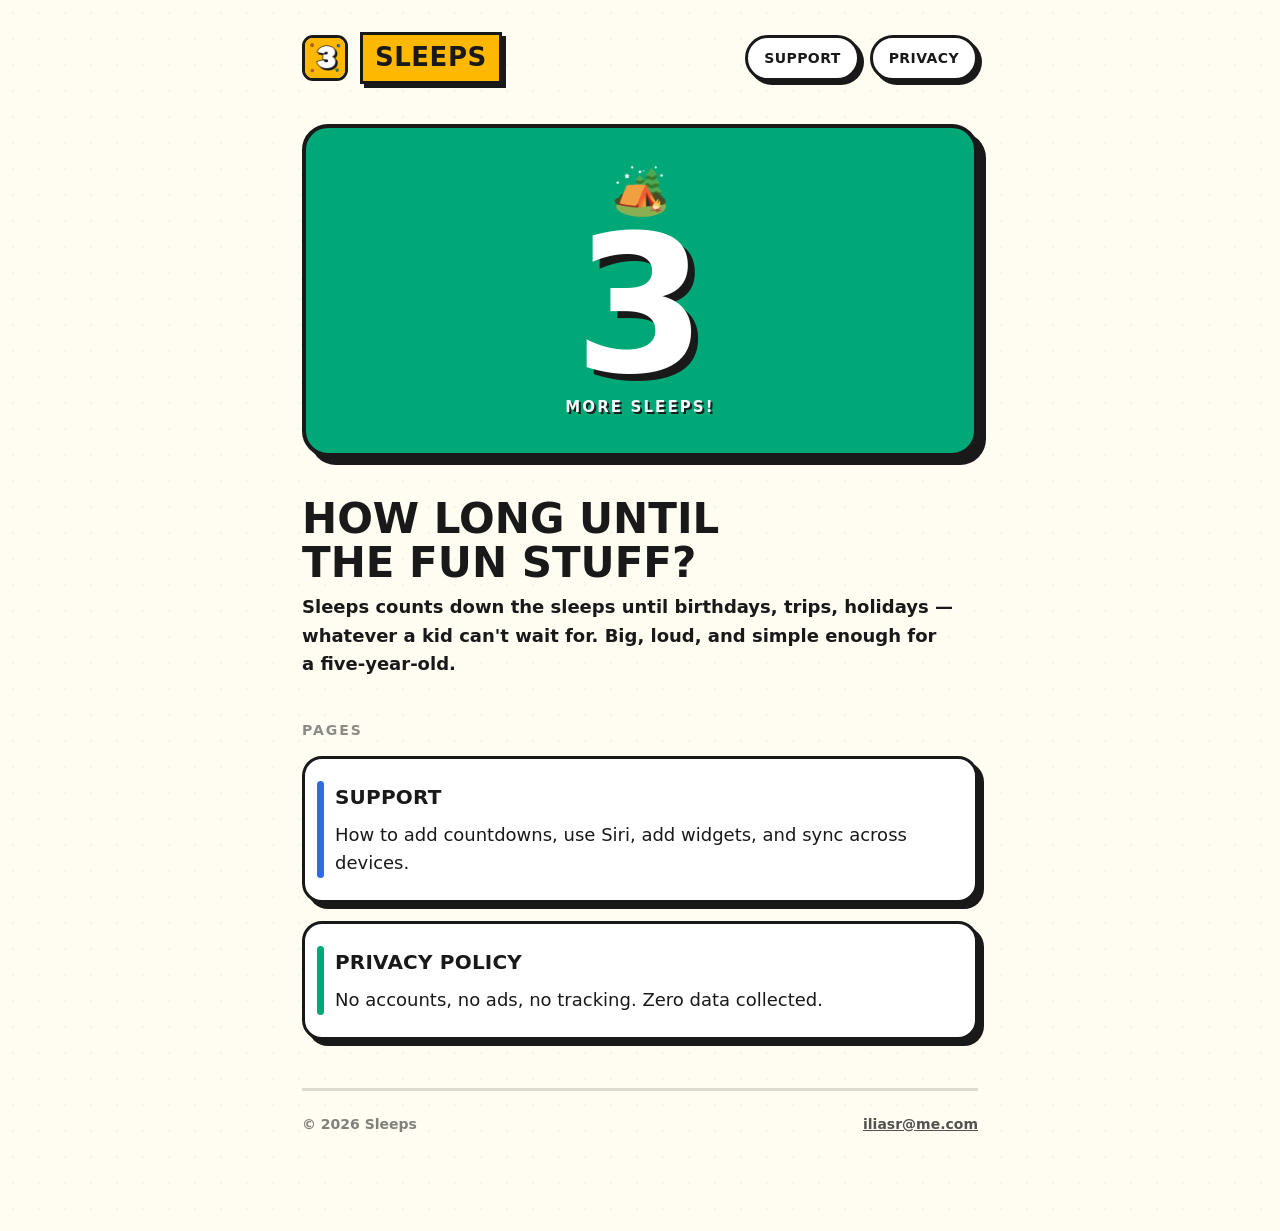
==== docs/index.html @ 74afdde5 "Add privacy + support website (GitHub Pages) and link from Settings - docs/{index,privacy,support}.h" ====
<!doctype html>
<html lang="en">
<head>
<meta charset="utf-8">
<meta name="viewport" content="width=device-width, initial-scale=1">
<title>Sleeps — a countdown app for kids</title>
<meta name="description" content="Sleeps is a countdown app for kids. How many sleeps until the fun stuff? Privacy and support for the app.">
<link rel="icon" href="icon.png">
<link rel="stylesheet" href="style.css">
</head>
<body>
<div class="wrap">

  <div class="topbar">
    <a class="brand" href="index.html">
      <img src="icon.png" alt="Sleeps app icon">
      <span class="banner">Sleeps</span>
    </a>
    <nav>
      <a class="pill" href="support.html">Support</a>
      <a class="pill" href="privacy.html">Privacy</a>
    </nav>
  </div>

  <section class="hero green">
    <div class="emoji">🏕️</div>
    <div class="hero-num">3</div>
    <div class="hero-label">more sleeps!</div>
  </section>

  <h1 style="font-weight:800;text-transform:uppercase;font-size:clamp(28px,7vw,42px);margin:0 0 8px;line-height:1.05;text-wrap:balance;">How long until the fun stuff?</h1>
  <p style="font-weight:600;max-width:52ch;margin:0 0 8px;">Sleeps counts down the sleeps until birthdays, trips, holidays — whatever a kid can't wait for. Big, loud, and simple enough for a five-year-old.</p>

  <p class="eyebrow">Pages</p>

  <a class="card tab blue" href="support.html" style="display:block;text-decoration:none;color:inherit;">
    <h2>Support</h2>
    <p style="color:var(--ink)">How to add countdowns, use Siri, add widgets, and sync across devices.</p>
  </a>

  <a class="card tab green" href="privacy.html" style="display:block;text-decoration:none;color:inherit;">
    <h2>Privacy Policy</h2>
    <p style="color:var(--ink)">No accounts, no ads, no tracking. Zero data collected.</p>
  </a>

  <footer>
    <span>© 2026 Sleeps</span>
    <span><a href="mailto:iliasr@me.com">iliasr@me.com</a></span>
  </footer>

</div>
</body>
</html>
---- docs/style.css ----
/* Sleeps — Big & Loud website styles (matches the iOS app) */

:root {
  --cream: #FFFCF2;
  --ink: #191919;
  --sun: #FFB800;
  --red: #FF4B3E;
  --blue: #2D6CDF;
  --green: #00A878;
  --pink: #FF4D8D;
  --purple: #7048E8;

  --display: "Avenir Next", "Segoe UI", system-ui, -apple-system, sans-serif;
}

* { box-sizing: border-box; }

html { -webkit-text-size-adjust: 100%; }

body {
  margin: 0;
  background: var(--cream);
  color: var(--ink);
  font-family: var(--display);
  font-weight: 500;
  line-height: 1.6;
  font-size: 18px;
  /* subtle paper dot texture, like the app's cream ground */
  background-image: radial-gradient(rgba(25, 25, 25, 0.035) 1.5px, transparent 1.6px);
  background-size: 26px 26px;
}

.wrap {
  max-width: 720px;
  margin: 0 auto;
  padding: 32px 22px 96px;
}

/* ---- top bar ---- */
.topbar {
  display: flex;
  align-items: center;
  justify-content: space-between;
  gap: 16px;
  flex-wrap: wrap;
  margin-bottom: 40px;
}

.brand {
  display: inline-flex;
  align-items: center;
  gap: 12px;
  text-decoration: none;
}
.brand img {
  width: 46px;
  height: 46px;
  border-radius: 11px;
  border: 3px solid var(--ink);
}
.brand .banner {
  font-weight: 800;
  font-size: 26px;
  letter-spacing: 0.02em;
  text-transform: uppercase;
  color: var(--ink);
  background: var(--sun);
  padding: 2px 12px;
  border: 3px solid var(--ink);
  box-shadow: 4px 4px 0 var(--ink);
}

nav { display: flex; gap: 10px; flex-wrap: wrap; }

/* ---- pill links / buttons ---- */
.pill {
  display: inline-block;
  font-weight: 800;
  font-size: 14px;
  letter-spacing: 0.03em;
  text-transform: uppercase;
  text-decoration: none;
  color: var(--ink);
  background: #fff;
  padding: 9px 16px;
  border-radius: 999px;
  border: 3px solid var(--ink);
  box-shadow: 4px 4px 0 var(--ink);
  transition: transform 0.06s ease, box-shadow 0.06s ease;
}
.pill:hover { transform: translate(2px, 2px); box-shadow: 2px 2px 0 var(--ink); }
.pill:focus-visible { outline: 4px solid var(--blue); outline-offset: 3px; }
.pill.sun { background: var(--sun); }

/* ---- hero flashcard ---- */
.hero {
  border-radius: 26px;
  border: 4px solid var(--ink);
  box-shadow: 8px 8px 0 var(--ink);
  padding: 40px 28px 34px;
  text-align: center;
  margin-bottom: 40px;
  color: #fff;
}
.hero.green { background: var(--green); }
.hero.blue  { background: var(--blue); }

.hero .emoji { font-size: 46px; line-height: 1; }
.hero-num {
  font-weight: 800;
  font-size: clamp(120px, 34vw, 190px);
  line-height: 0.9;
  color: #fff;
  text-shadow: 7px 7px 0 var(--ink);
  margin: 6px 0 4px;
}
.hero-label {
  font-weight: 800;
  text-transform: uppercase;
  letter-spacing: 0.14em;
  font-size: 15px;
  opacity: 0.95;
  text-shadow: 2px 2px 0 var(--ink);
}
.hero h1 {
  font-weight: 800;
  font-size: clamp(30px, 7vw, 44px);
  text-transform: uppercase;
  line-height: 1.05;
  margin: 0 0 10px;
  text-wrap: balance;
  text-shadow: 3px 3px 0 var(--ink);
}
.hero p { margin: 0 auto; max-width: 42ch; font-weight: 600; opacity: 0.96; }

/* ---- section eyebrow ---- */
.eyebrow {
  font-weight: 800;
  text-transform: uppercase;
  letter-spacing: 0.14em;
  font-size: 14px;
  color: rgba(25, 25, 25, 0.5);
  margin: 40px 0 14px;
}

/* ---- slab cards ---- */
.card {
  background: #fff;
  border-radius: 20px;
  border: 3px solid var(--ink);
  box-shadow: 6px 6px 0 var(--ink);
  padding: 22px 24px;
  margin-bottom: 18px;
}
.card h2 {
  font-weight: 800;
  font-size: 20px;
  text-transform: uppercase;
  margin: 0 0 8px;
  letter-spacing: 0.01em;
}
.card h3 {
  font-weight: 800;
  font-size: 17px;
  margin: 0 0 4px;
}
.card p { margin: 0 0 10px; }
.card p:last-child { margin-bottom: 0; }
.card ul { margin: 0; padding-left: 22px; }
.card li { margin: 4px 0; }
.card a { color: var(--blue); font-weight: 700; }

/* color tab down the left of a card */
.card.tab { position: relative; padding-left: 30px; }
.card.tab::before {
  content: "";
  position: absolute;
  left: 12px; top: 22px; bottom: 22px;
  width: 7px; border-radius: 4px;
  background: var(--accent, var(--sun));
}
.card.red    { --accent: var(--red); }
.card.blue   { --accent: var(--blue); }
.card.green  { --accent: var(--green); }
.card.pink   { --accent: var(--pink); }
.card.purple { --accent: var(--purple); }
.card.sun    { --accent: var(--sun); }

/* number chip for FAQ / how-to steps */
.qrow { display: flex; gap: 16px; align-items: flex-start; }
.qnum {
  flex-shrink: 0;
  width: 42px; height: 42px;
  display: flex; align-items: center; justify-content: center;
  font-weight: 800; font-size: 20px; color: var(--ink);
  background: var(--sun);
  border: 3px solid var(--ink);
  border-radius: 50%;
  box-shadow: 3px 3px 0 var(--ink);
}

/* inline "keys" for UI elements the user taps */
kbd {
  font-family: var(--display);
  font-weight: 800;
  font-size: 0.85em;
  background: var(--sun);
  border: 2px solid var(--ink);
  border-radius: 8px;
  padding: 1px 7px;
  white-space: nowrap;
}

/* callout for the big honest statement */
.callout {
  background: var(--sun);
  border: 3px solid var(--ink);
  border-radius: 20px;
  box-shadow: 6px 6px 0 var(--ink);
  padding: 20px 24px;
  font-weight: 800;
  font-size: 19px;
  margin-bottom: 18px;
}

/* mail button */
.mail {
  display: inline-block;
  font-weight: 800;
  text-transform: uppercase;
  letter-spacing: 0.03em;
  text-decoration: none;
  color: var(--ink);
  background: var(--sun);
  padding: 12px 22px;
  border-radius: 999px;
  border: 3px solid var(--ink);
  box-shadow: 5px 5px 0 var(--ink);
  transition: transform 0.06s ease, box-shadow 0.06s ease;
}
.mail:hover { transform: translate(2px, 2px); box-shadow: 3px 3px 0 var(--ink); }
.mail:focus-visible { outline: 4px solid var(--blue); outline-offset: 3px; }

footer {
  margin-top: 48px;
  padding-top: 22px;
  border-top: 3px solid rgba(25, 25, 25, 0.15);
  font-size: 14px;
  font-weight: 600;
  color: rgba(25, 25, 25, 0.55);
  display: flex;
  gap: 8px 18px;
  flex-wrap: wrap;
  align-items: center;
  justify-content: space-between;
}
footer a { color: rgba(25, 25, 25, 0.75); font-weight: 700; }

.updated { font-size: 14px; font-weight: 600; color: rgba(25,25,25,0.5); margin-top: -6px; }

@media (prefers-reduced-motion: reduce) {
  * { transition: none !important; }
}

@media (max-width: 480px) {
  body { font-size: 17px; }
  .hero { padding: 30px 18px 26px; }
  .card { padding: 20px 18px; }
  .card.tab { padding-left: 26px; }
}
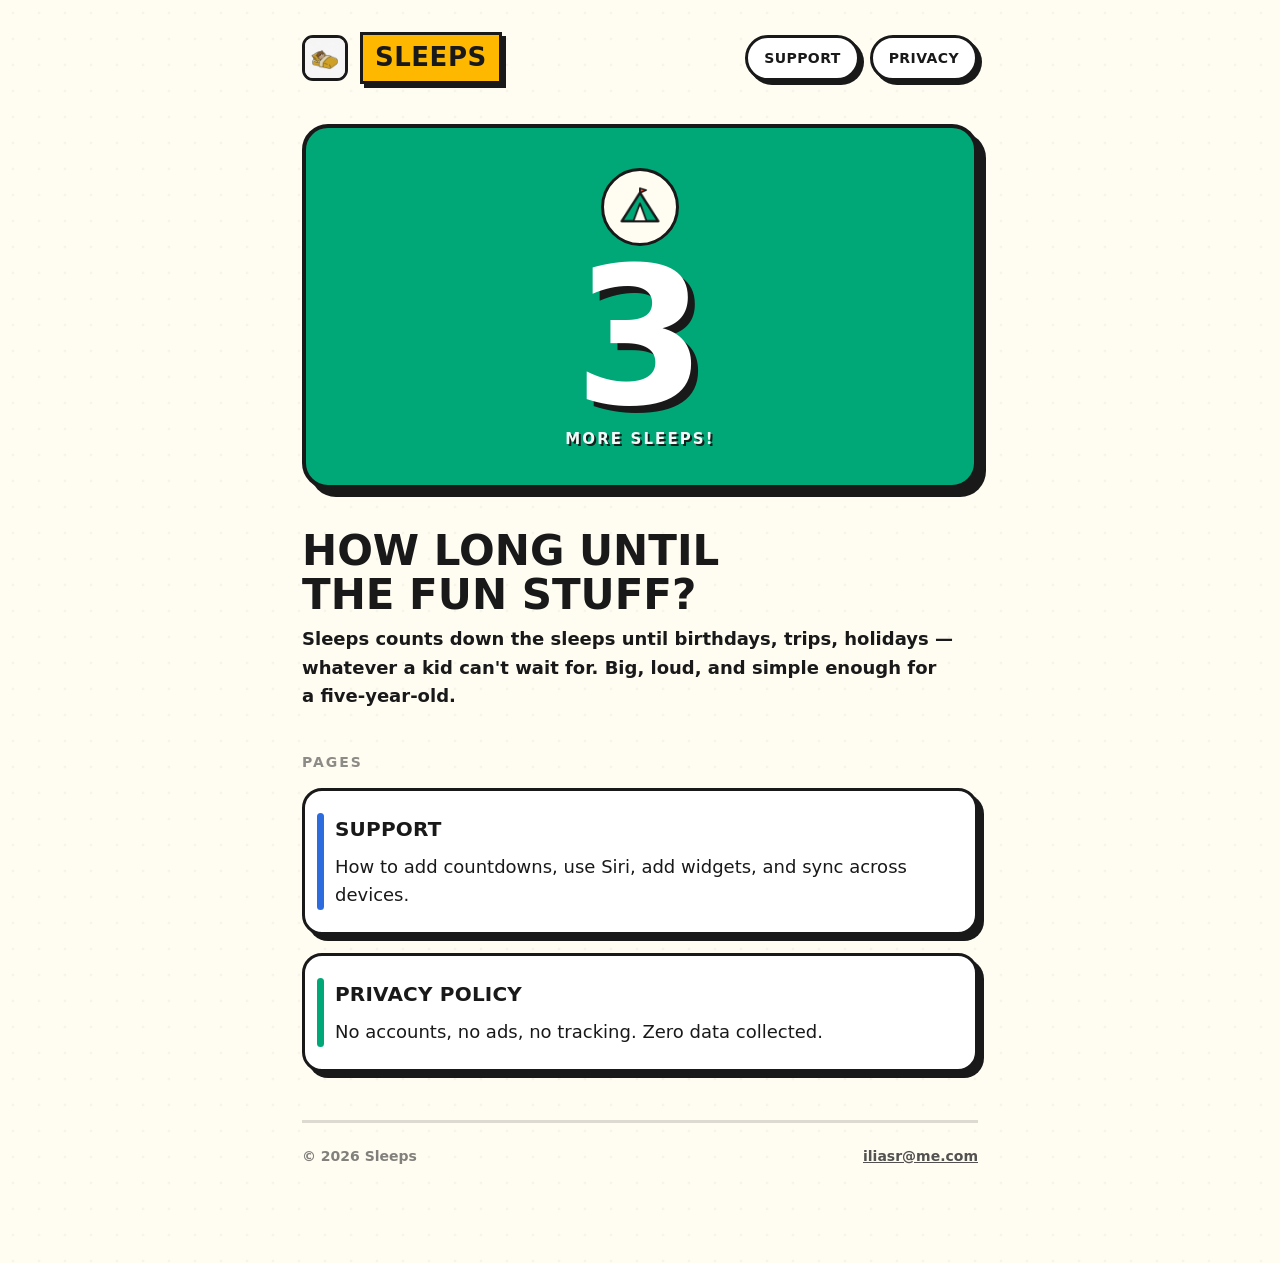
==== commit 2d093e77: "Docs: swap website hero emojis for the custom app icons Replace the tent and party emoji in the inde" ====
--- a/docs/index.html
+++ b/docs/index.html
@@ -23,7 +23,7 @@
   </div>
 
   <section class="hero green">
-    <div class="emoji">🏕️</div>
+    <div class="chip"><img src="icons/tent.png" alt="Camping tent" width="48" height="48"></div>
     <div class="hero-num">3</div>
     <div class="hero-label">more sleeps!</div>
   </section>
--- a/docs/style.css
+++ b/docs/style.css
@@ -105,7 +105,15 @@
 .hero.green { background: var(--green); }
 .hero.blue  { background: var(--blue); }
 
-.hero .emoji { font-size: 46px; line-height: 1; }
+.hero .chip {
+  width: 78px; height: 78px;
+  margin: 0 auto 2px;
+  border-radius: 50%;
+  background: var(--cream);
+  border: 3px solid var(--ink);
+  display: flex; align-items: center; justify-content: center;
+}
+.hero .chip img { width: 48px; height: 48px; display: block; }
 .hero-num {
   font-weight: 800;
   font-size: clamp(120px, 34vw, 190px);
